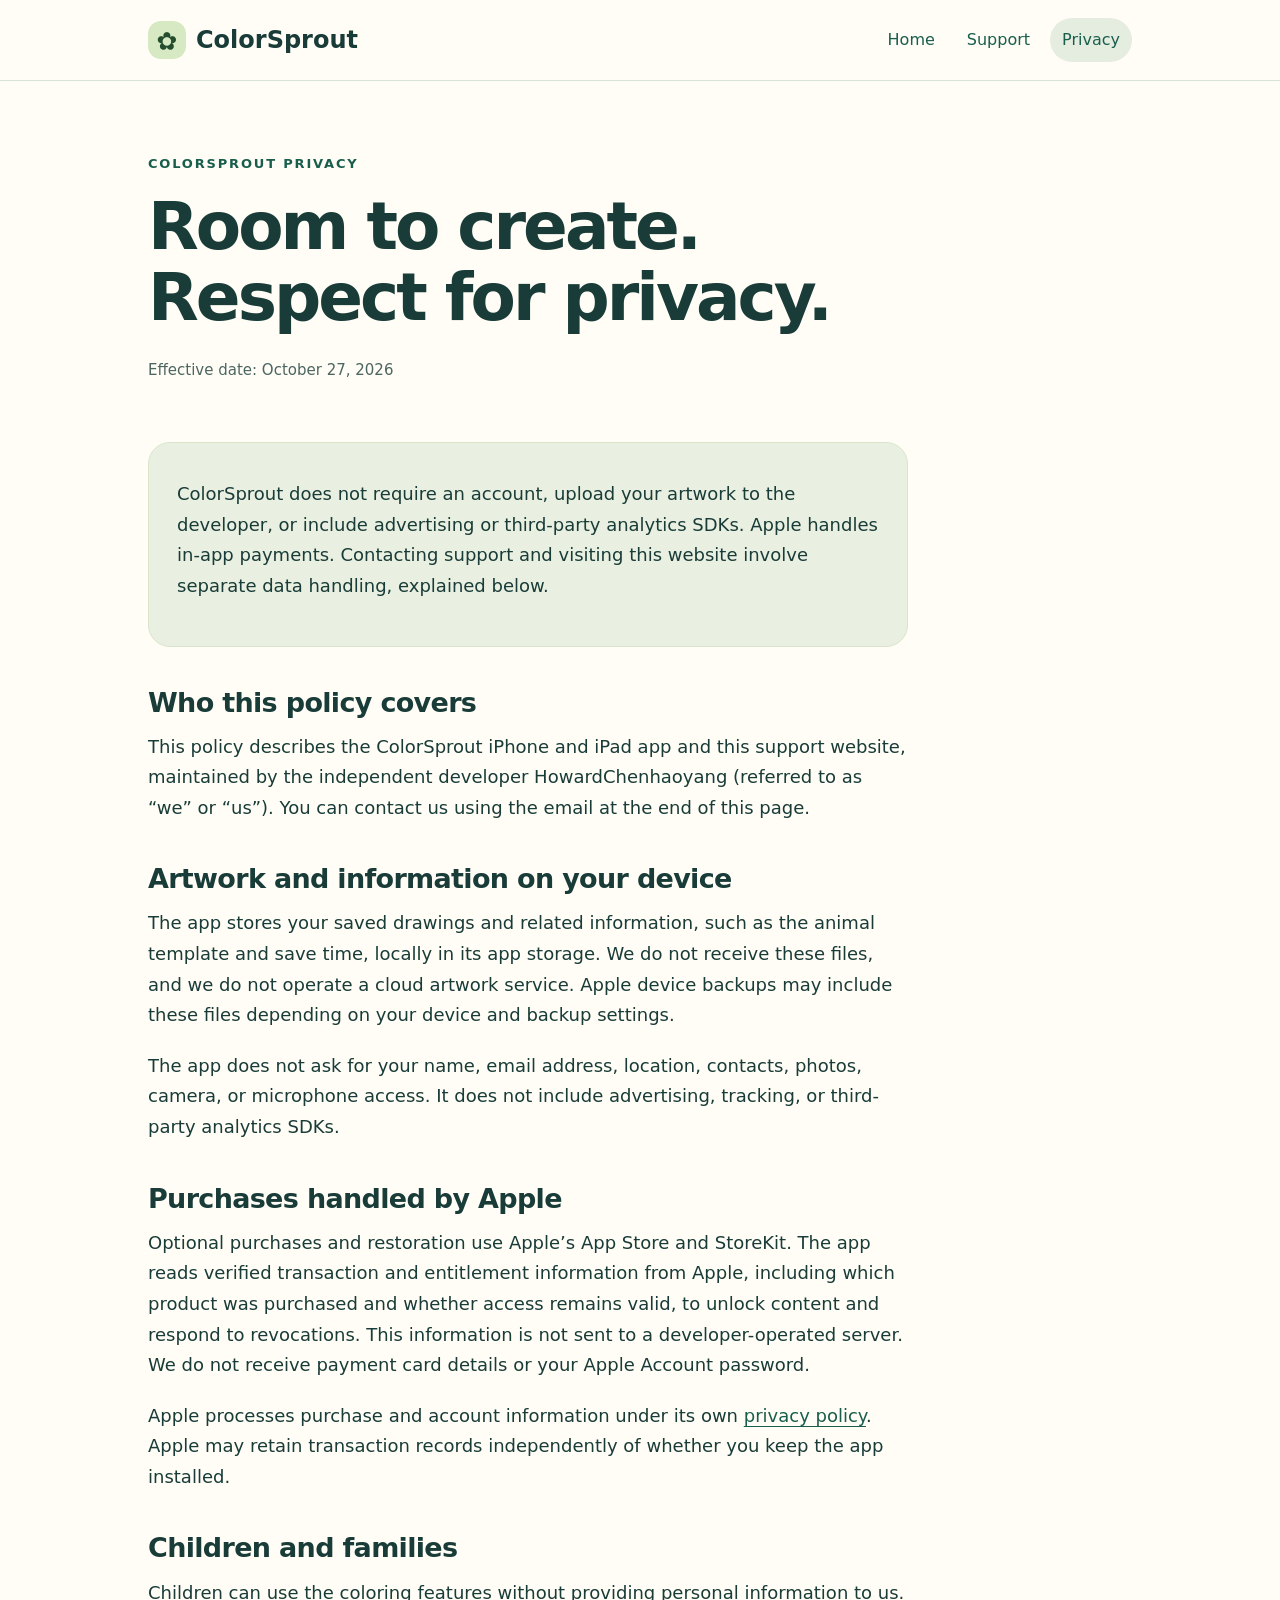
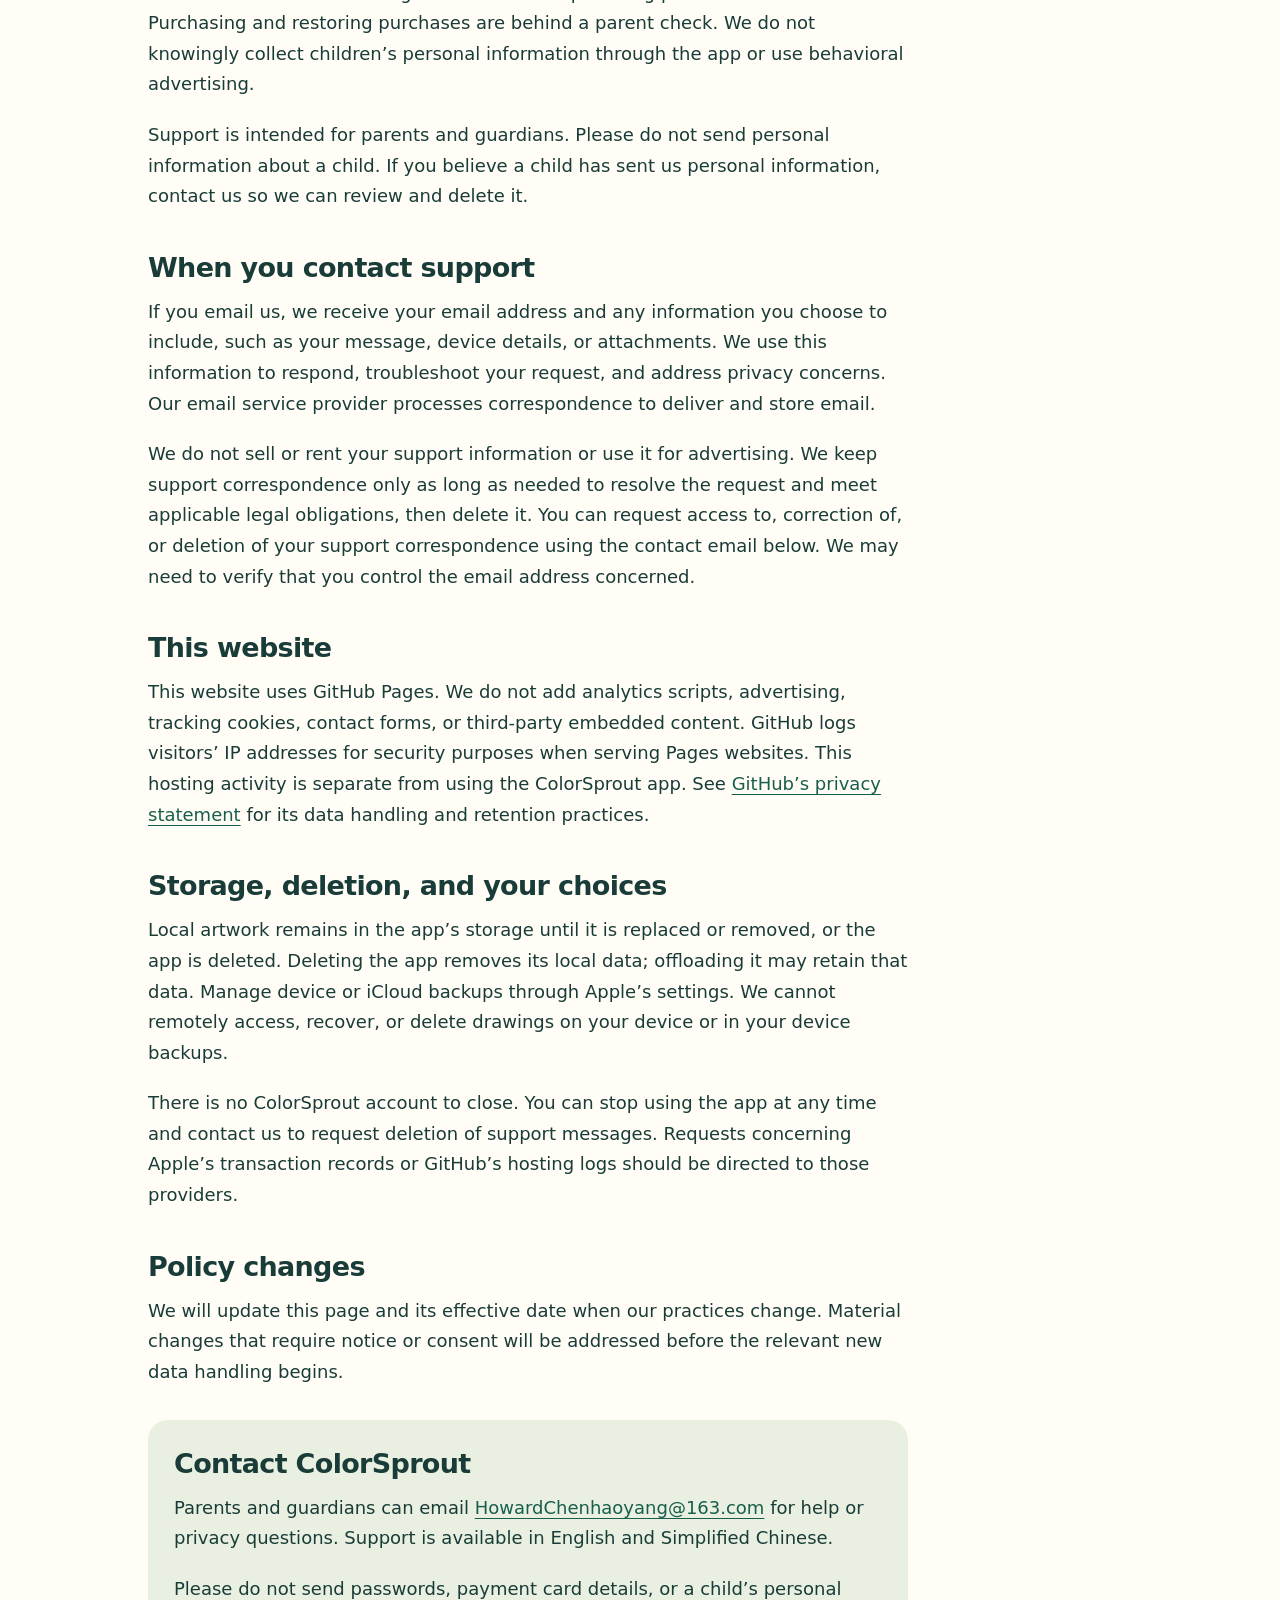
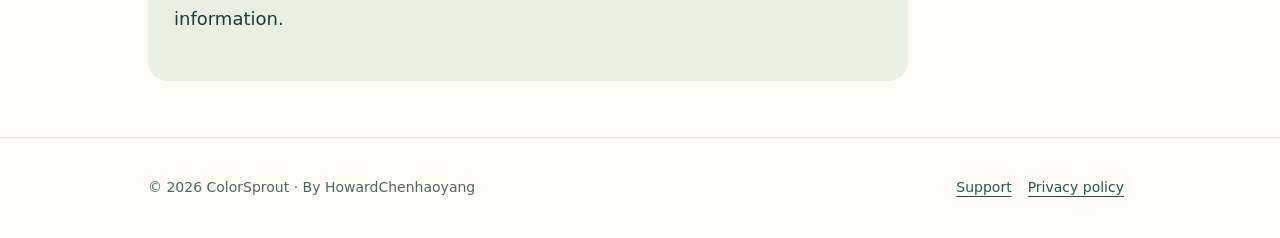
==== privacy.html @ 2c581616 "Add ColorSprout privacy policy and support website" ====
<!doctype html>
<html lang="en"><head><meta charset="utf-8"><meta name="viewport" content="width=device-width, initial-scale=1"><meta name="description" content="How ColorSprout handles local artwork, Apple purchases, support messages, and website visits."><meta name="theme-color" content="#fffdf6"><title>Privacy policy · ColorSprout</title><link rel="stylesheet" href="styles.css"></head>
<body><a class="skip" href="#main">Skip to content</a><header><div class="wrap header-inner"><a class="brand" href="index.html"><span class="mark" aria-hidden="true">✿</span>ColorSprout</a><nav aria-label="Main navigation"><a href="index.html">Home</a><a href="support.html">Support</a><a href="privacy.html" aria-current="page">Privacy</a></nav></div></header><main class="wrap" id="main"><section class="hero"><p class="eyebrow">ColorSprout privacy</p><h1>Room to create.<br>Respect for privacy.</h1><p class="date">Effective date: October 27, 2026</p></section><article class="article"><div class="intro"><p>ColorSprout does not require an account, upload your artwork to the developer, or include advertising or third-party analytics SDKs. Apple handles in-app payments. Contacting support and visiting this website involve separate data handling, explained below.</p></div><h2>Who this policy covers</h2><p>This policy describes the ColorSprout iPhone and iPad app and this support website, maintained by the independent developer HowardChenhaoyang (referred to as “we” or “us”). You can contact us using the email at the end of this page.</p><h2>Artwork and information on your device</h2><p>The app stores your saved drawings and related information, such as the animal template and save time, locally in its app storage. We do not receive these files, and we do not operate a cloud artwork service. Apple device backups may include these files depending on your device and backup settings.</p><p>The app does not ask for your name, email address, location, contacts, photos, camera, or microphone access. It does not include advertising, tracking, or third-party analytics SDKs.</p><h2>Purchases handled by Apple</h2><p>Optional purchases and restoration use Apple’s App Store and StoreKit. The app reads verified transaction and entitlement information from Apple, including which product was purchased and whether access remains valid, to unlock content and respond to revocations. This information is not sent to a developer-operated server. We do not receive payment card details or your Apple Account password.</p><p>Apple processes purchase and account information under its own <a href="https://www.apple.com/legal/privacy/">privacy policy</a>. Apple may retain transaction records independently of whether you keep the app installed.</p><h2>Children and families</h2><p>Children can use the coloring features without providing personal information to us. Purchasing and restoring purchases are behind a parent check. We do not knowingly collect children’s personal information through the app or use behavioral advertising.</p><p>Support is intended for parents and guardians. Please do not send personal information about a child. If you believe a child has sent us personal information, contact us so we can review and delete it.</p><h2>When you contact support</h2><p>If you email us, we receive your email address and any information you choose to include, such as your message, device details, or attachments. We use this information to respond, troubleshoot your request, and address privacy concerns. Our email service provider processes correspondence to deliver and store email.</p><p>We do not sell or rent your support information or use it for advertising. We keep support correspondence only as long as needed to resolve the request and meet applicable legal obligations, then delete it. You can request access to, correction of, or deletion of your support correspondence using the contact email below. We may need to verify that you control the email address concerned.</p><h2>This website</h2><p>This website uses GitHub Pages. We do not add analytics scripts, advertising, tracking cookies, contact forms, or third-party embedded content. GitHub logs visitors’ IP addresses for security purposes when serving Pages websites. This hosting activity is separate from using the ColorSprout app. See <a href="https://docs.github.com/en/site-policy/privacy-policies/github-general-privacy-statement">GitHub’s privacy statement</a> for its data handling and retention practices.</p><h2>Storage, deletion, and your choices</h2><p>Local artwork remains in the app’s storage until it is replaced or removed, or the app is deleted. Deleting the app removes its local data; offloading it may retain that data. Manage device or iCloud backups through Apple’s settings. We cannot remotely access, recover, or delete drawings on your device or in your device backups.</p><p>There is no ColorSprout account to close. You can stop using the app at any time and contact us to request deletion of support messages. Requests concerning Apple’s transaction records or GitHub’s hosting logs should be directed to those providers.</p><h2>Policy changes</h2><p>We will update this page and its effective date when our practices change. Material changes that require notice or consent will be addressed before the relevant new data handling begins.</p><section class="contact" id="contact"><h2>Contact ColorSprout</h2><p>Parents and guardians can email <a href="mailto:HowardChenhaoyang@163.com">HowardChenhaoyang@163.com</a> for help or privacy questions. Support is available in English and Simplified Chinese.</p><p>Please do not send passwords, payment card details, or a child’s personal information.</p></section></article></main><footer><div class="wrap footer-inner"><p>© 2026 ColorSprout · By HowardChenhaoyang</p><div><a href="support.html">Support</a><a href="privacy.html">Privacy policy</a></div></div></footer></body></html>
---- styles.css ----
:root{color-scheme:light;--ink:#193c38;--muted:#4c6661;--paper:#fffdf6;--green:#195e4d;--line:#d7e2d8}
*{box-sizing:border-box}html{scroll-behavior:smooth}body{margin:0;background:var(--paper);color:var(--ink);font:18px/1.7 ui-sans-serif,system-ui,-apple-system,BlinkMacSystemFont,"Segoe UI",sans-serif}a{color:var(--green);text-underline-offset:4px;overflow-wrap:anywhere}a:hover{text-decoration-thickness:2px}a:focus-visible,summary:focus-visible{outline:3px solid #ae441e;outline-offset:5px;border-radius:4px}.skip{position:absolute;top:-100px;left:16px;padding:12px;background:white;z-index:3}.skip:focus{top:12px}.wrap{max-width:1040px;margin:auto;padding:0 28px}header{border-bottom:1px solid var(--line)}.header-inner{display:flex;align-items:center;justify-content:space-between;gap:20px;padding-top:18px;padding-bottom:18px}.brand{display:inline-flex;align-items:center;gap:10px;color:var(--ink);font-size:24px;font-weight:800;text-decoration:none;min-height:44px}.mark{display:grid;place-items:center;width:38px;height:38px;border-radius:13px;background:#d6e9c2;color:#244d2e;font-size:25px}nav{display:flex;flex-wrap:wrap;gap:8px}nav a{padding:8px 12px;min-height:44px;font-size:16px;text-decoration:none}nav a[aria-current=page]{background:#e4eddf;border-radius:30px}.hero{padding:72px 0 44px;max-width:820px}.eyebrow{text-transform:uppercase;letter-spacing:.14em;font-size:13px;font-weight:750;color:var(--green);margin:0 0 16px}h1{font-size:clamp(36px,7vw,66px);line-height:1.08;letter-spacing:-.045em;margin:0 0 24px;font-weight:800}h2{font-size:27px;line-height:1.3;letter-spacing:-.025em;margin:38px 0 12px}h3{font-size:21px;margin:0 0 10px}.lead{font-size:22px;line-height:1.6;color:var(--muted);max-width:720px}.date{font-size:15px;color:var(--muted)}.intro{background:#e9f0e1;border:1px solid #d8e5cc;border-radius:22px;padding:24px 28px;margin:0 0 32px}.intro p{margin:0}.cards{display:grid;grid-template-columns:1fr 1fr;gap:24px;margin-bottom:48px}.card{border:1px solid var(--line);border-radius:24px;padding:30px;background:#fff}.card:nth-child(2){background:#fff0e4}.card p{color:var(--muted)}.button{display:inline-flex;align-items:center;justify-content:center;min-height:48px;padding:10px 20px;border-radius:32px;background:var(--green);color:white;text-decoration:none;font-weight:650;max-width:100%}.article{max-width:760px;padding-bottom:56px}.article p{margin:12px 0 20px}.article li{margin:8px 0}.article ul,.article ol{padding-left:24px}.contact{padding:26px;background:#e9f0e1;border-radius:20px;margin-top:32px;overflow-wrap:anywhere}.contact h2{margin-top:0}details{border-bottom:1px solid var(--line);padding:8px 0}summary{cursor:pointer;font-size:20px;font-weight:650;min-height:52px;padding:12px 0}details p,details ol{margin-left:20px!important}footer{border-top:1px solid var(--line);padding:28px 0;color:var(--muted);font-size:14px}.footer-inner{display:flex;flex-wrap:wrap;justify-content:space-between;gap:12px}footer a{display:inline-block;min-height:44px;padding:10px 8px}footer p{margin:10px 0}@media(max-width:560px){.wrap{padding:0 20px}.header-inner{align-items:flex-start;flex-direction:column;gap:4px;padding-top:16px;padding-bottom:12px}.hero{padding:44px 0 24px}.cards{grid-template-columns:1fr;gap:16px}.card{padding:24px}.lead{font-size:20px}h2{font-size:24px}.intro{padding:20px}nav a{padding-left:0;padding-right:18px}nav a[aria-current=page]{padding-left:14px}.button{font-size:16px}}@media(prefers-reduced-motion:reduce){html{scroll-behavior:auto}}
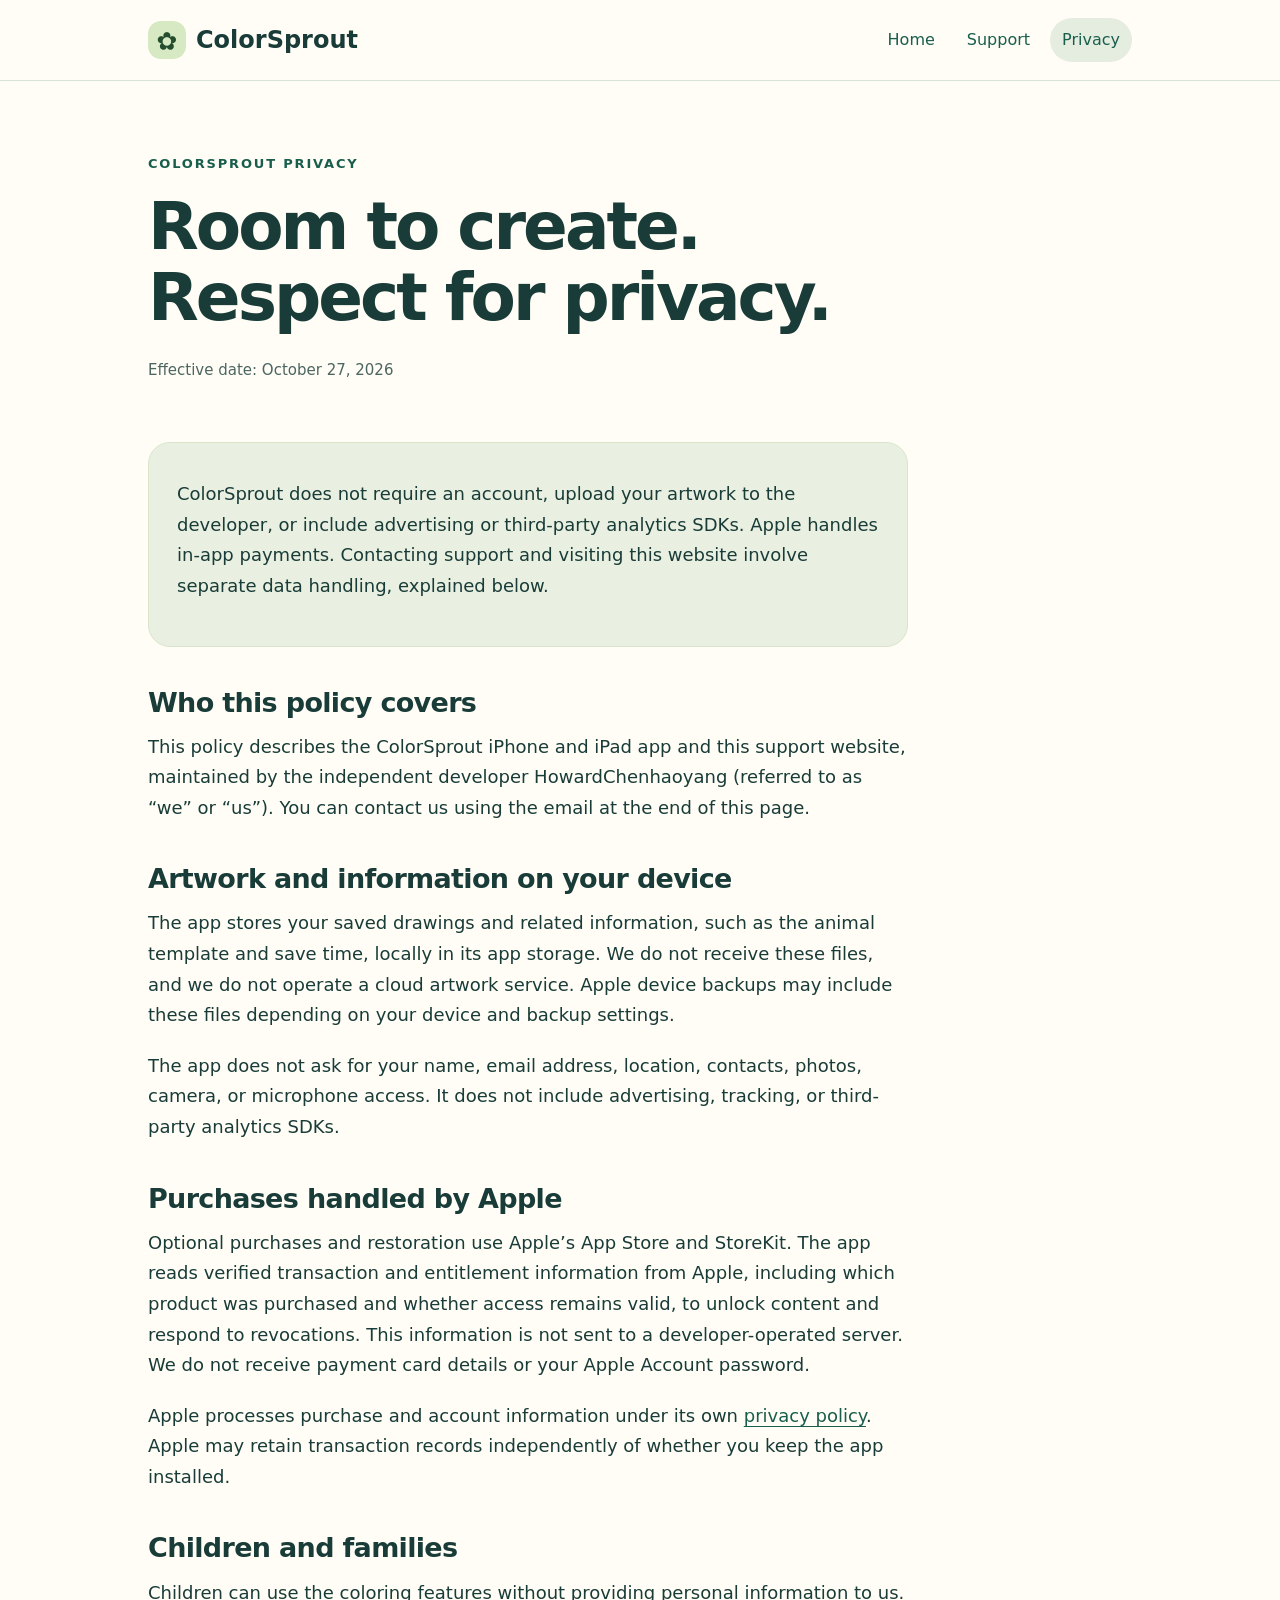
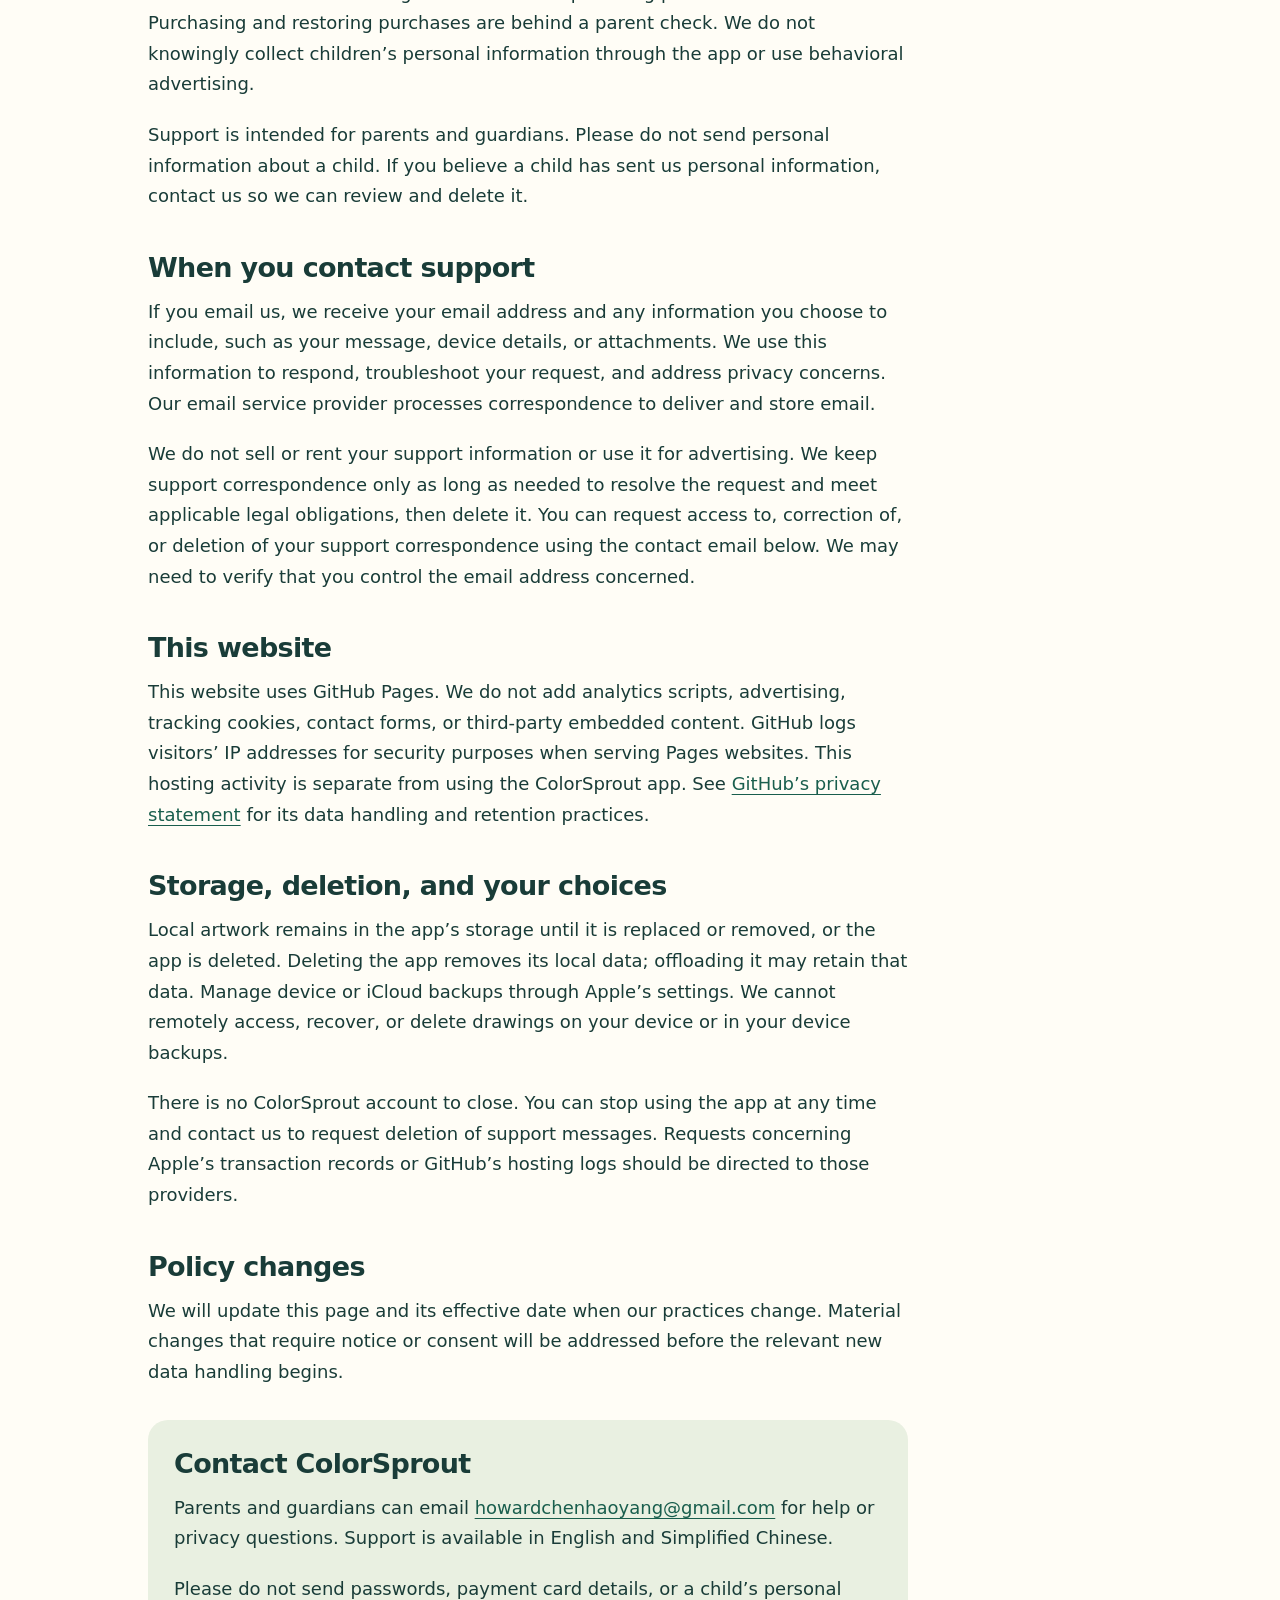
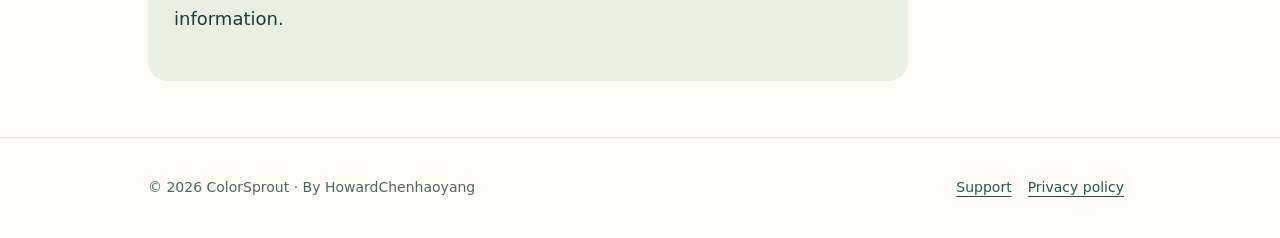
==== commit f52e9b5e: "Update public support and privacy contact email" ====
--- a/privacy.html
+++ b/privacy.html
@@ -1,3 +1,3 @@
 <!doctype html>
 <html lang="en"><head><meta charset="utf-8"><meta name="viewport" content="width=device-width, initial-scale=1"><meta name="description" content="How ColorSprout handles local artwork, Apple purchases, support messages, and website visits."><meta name="theme-color" content="#fffdf6"><title>Privacy policy · ColorSprout</title><link rel="stylesheet" href="styles.css"></head>
-<body><a class="skip" href="#main">Skip to content</a><header><div class="wrap header-inner"><a class="brand" href="index.html"><span class="mark" aria-hidden="true">✿</span>ColorSprout</a><nav aria-label="Main navigation"><a href="index.html">Home</a><a href="support.html">Support</a><a href="privacy.html" aria-current="page">Privacy</a></nav></div></header><main class="wrap" id="main"><section class="hero"><p class="eyebrow">ColorSprout privacy</p><h1>Room to create.<br>Respect for privacy.</h1><p class="date">Effective date: October 27, 2026</p></section><article class="article"><div class="intro"><p>ColorSprout does not require an account, upload your artwork to the developer, or include advertising or third-party analytics SDKs. Apple handles in-app payments. Contacting support and visiting this website involve separate data handling, explained below.</p></div><h2>Who this policy covers</h2><p>This policy describes the ColorSprout iPhone and iPad app and this support website, maintained by the independent developer HowardChenhaoyang (referred to as “we” or “us”). You can contact us using the email at the end of this page.</p><h2>Artwork and information on your device</h2><p>The app stores your saved drawings and related information, such as the animal template and save time, locally in its app storage. We do not receive these files, and we do not operate a cloud artwork service. Apple device backups may include these files depending on your device and backup settings.</p><p>The app does not ask for your name, email address, location, contacts, photos, camera, or microphone access. It does not include advertising, tracking, or third-party analytics SDKs.</p><h2>Purchases handled by Apple</h2><p>Optional purchases and restoration use Apple’s App Store and StoreKit. The app reads verified transaction and entitlement information from Apple, including which product was purchased and whether access remains valid, to unlock content and respond to revocations. This information is not sent to a developer-operated server. We do not receive payment card details or your Apple Account password.</p><p>Apple processes purchase and account information under its own <a href="https://www.apple.com/legal/privacy/">privacy policy</a>. Apple may retain transaction records independently of whether you keep the app installed.</p><h2>Children and families</h2><p>Children can use the coloring features without providing personal information to us. Purchasing and restoring purchases are behind a parent check. We do not knowingly collect children’s personal information through the app or use behavioral advertising.</p><p>Support is intended for parents and guardians. Please do not send personal information about a child. If you believe a child has sent us personal information, contact us so we can review and delete it.</p><h2>When you contact support</h2><p>If you email us, we receive your email address and any information you choose to include, such as your message, device details, or attachments. We use this information to respond, troubleshoot your request, and address privacy concerns. Our email service provider processes correspondence to deliver and store email.</p><p>We do not sell or rent your support information or use it for advertising. We keep support correspondence only as long as needed to resolve the request and meet applicable legal obligations, then delete it. You can request access to, correction of, or deletion of your support correspondence using the contact email below. We may need to verify that you control the email address concerned.</p><h2>This website</h2><p>This website uses GitHub Pages. We do not add analytics scripts, advertising, tracking cookies, contact forms, or third-party embedded content. GitHub logs visitors’ IP addresses for security purposes when serving Pages websites. This hosting activity is separate from using the ColorSprout app. See <a href="https://docs.github.com/en/site-policy/privacy-policies/github-general-privacy-statement">GitHub’s privacy statement</a> for its data handling and retention practices.</p><h2>Storage, deletion, and your choices</h2><p>Local artwork remains in the app’s storage until it is replaced or removed, or the app is deleted. Deleting the app removes its local data; offloading it may retain that data. Manage device or iCloud backups through Apple’s settings. We cannot remotely access, recover, or delete drawings on your device or in your device backups.</p><p>There is no ColorSprout account to close. You can stop using the app at any time and contact us to request deletion of support messages. Requests concerning Apple’s transaction records or GitHub’s hosting logs should be directed to those providers.</p><h2>Policy changes</h2><p>We will update this page and its effective date when our practices change. Material changes that require notice or consent will be addressed before the relevant new data handling begins.</p><section class="contact" id="contact"><h2>Contact ColorSprout</h2><p>Parents and guardians can email <a href="mailto:HowardChenhaoyang@163.com">HowardChenhaoyang@163.com</a> for help or privacy questions. Support is available in English and Simplified Chinese.</p><p>Please do not send passwords, payment card details, or a child’s personal information.</p></section></article></main><footer><div class="wrap footer-inner"><p>© 2026 ColorSprout · By HowardChenhaoyang</p><div><a href="support.html">Support</a><a href="privacy.html">Privacy policy</a></div></div></footer></body></html>
+<body><a class="skip" href="#main">Skip to content</a><header><div class="wrap header-inner"><a class="brand" href="index.html"><span class="mark" aria-hidden="true">✿</span>ColorSprout</a><nav aria-label="Main navigation"><a href="index.html">Home</a><a href="support.html">Support</a><a href="privacy.html" aria-current="page">Privacy</a></nav></div></header><main class="wrap" id="main"><section class="hero"><p class="eyebrow">ColorSprout privacy</p><h1>Room to create.<br>Respect for privacy.</h1><p class="date">Effective date: October 27, 2026</p></section><article class="article"><div class="intro"><p>ColorSprout does not require an account, upload your artwork to the developer, or include advertising or third-party analytics SDKs. Apple handles in-app payments. Contacting support and visiting this website involve separate data handling, explained below.</p></div><h2>Who this policy covers</h2><p>This policy describes the ColorSprout iPhone and iPad app and this support website, maintained by the independent developer HowardChenhaoyang (referred to as “we” or “us”). You can contact us using the email at the end of this page.</p><h2>Artwork and information on your device</h2><p>The app stores your saved drawings and related information, such as the animal template and save time, locally in its app storage. We do not receive these files, and we do not operate a cloud artwork service. Apple device backups may include these files depending on your device and backup settings.</p><p>The app does not ask for your name, email address, location, contacts, photos, camera, or microphone access. It does not include advertising, tracking, or third-party analytics SDKs.</p><h2>Purchases handled by Apple</h2><p>Optional purchases and restoration use Apple’s App Store and StoreKit. The app reads verified transaction and entitlement information from Apple, including which product was purchased and whether access remains valid, to unlock content and respond to revocations. This information is not sent to a developer-operated server. We do not receive payment card details or your Apple Account password.</p><p>Apple processes purchase and account information under its own <a href="https://www.apple.com/legal/privacy/">privacy policy</a>. Apple may retain transaction records independently of whether you keep the app installed.</p><h2>Children and families</h2><p>Children can use the coloring features without providing personal information to us. Purchasing and restoring purchases are behind a parent check. We do not knowingly collect children’s personal information through the app or use behavioral advertising.</p><p>Support is intended for parents and guardians. Please do not send personal information about a child. If you believe a child has sent us personal information, contact us so we can review and delete it.</p><h2>When you contact support</h2><p>If you email us, we receive your email address and any information you choose to include, such as your message, device details, or attachments. We use this information to respond, troubleshoot your request, and address privacy concerns. Our email service provider processes correspondence to deliver and store email.</p><p>We do not sell or rent your support information or use it for advertising. We keep support correspondence only as long as needed to resolve the request and meet applicable legal obligations, then delete it. You can request access to, correction of, or deletion of your support correspondence using the contact email below. We may need to verify that you control the email address concerned.</p><h2>This website</h2><p>This website uses GitHub Pages. We do not add analytics scripts, advertising, tracking cookies, contact forms, or third-party embedded content. GitHub logs visitors’ IP addresses for security purposes when serving Pages websites. This hosting activity is separate from using the ColorSprout app. See <a href="https://docs.github.com/en/site-policy/privacy-policies/github-general-privacy-statement">GitHub’s privacy statement</a> for its data handling and retention practices.</p><h2>Storage, deletion, and your choices</h2><p>Local artwork remains in the app’s storage until it is replaced or removed, or the app is deleted. Deleting the app removes its local data; offloading it may retain that data. Manage device or iCloud backups through Apple’s settings. We cannot remotely access, recover, or delete drawings on your device or in your device backups.</p><p>There is no ColorSprout account to close. You can stop using the app at any time and contact us to request deletion of support messages. Requests concerning Apple’s transaction records or GitHub’s hosting logs should be directed to those providers.</p><h2>Policy changes</h2><p>We will update this page and its effective date when our practices change. Material changes that require notice or consent will be addressed before the relevant new data handling begins.</p><section class="contact" id="contact"><h2>Contact ColorSprout</h2><p>Parents and guardians can email <a href="mailto:howardchenhaoyang@gmail.com">howardchenhaoyang@gmail.com</a> for help or privacy questions. Support is available in English and Simplified Chinese.</p><p>Please do not send passwords, payment card details, or a child’s personal information.</p></section></article></main><footer><div class="wrap footer-inner"><p>© 2026 ColorSprout · By HowardChenhaoyang</p><div><a href="support.html">Support</a><a href="privacy.html">Privacy policy</a></div></div></footer></body></html>
